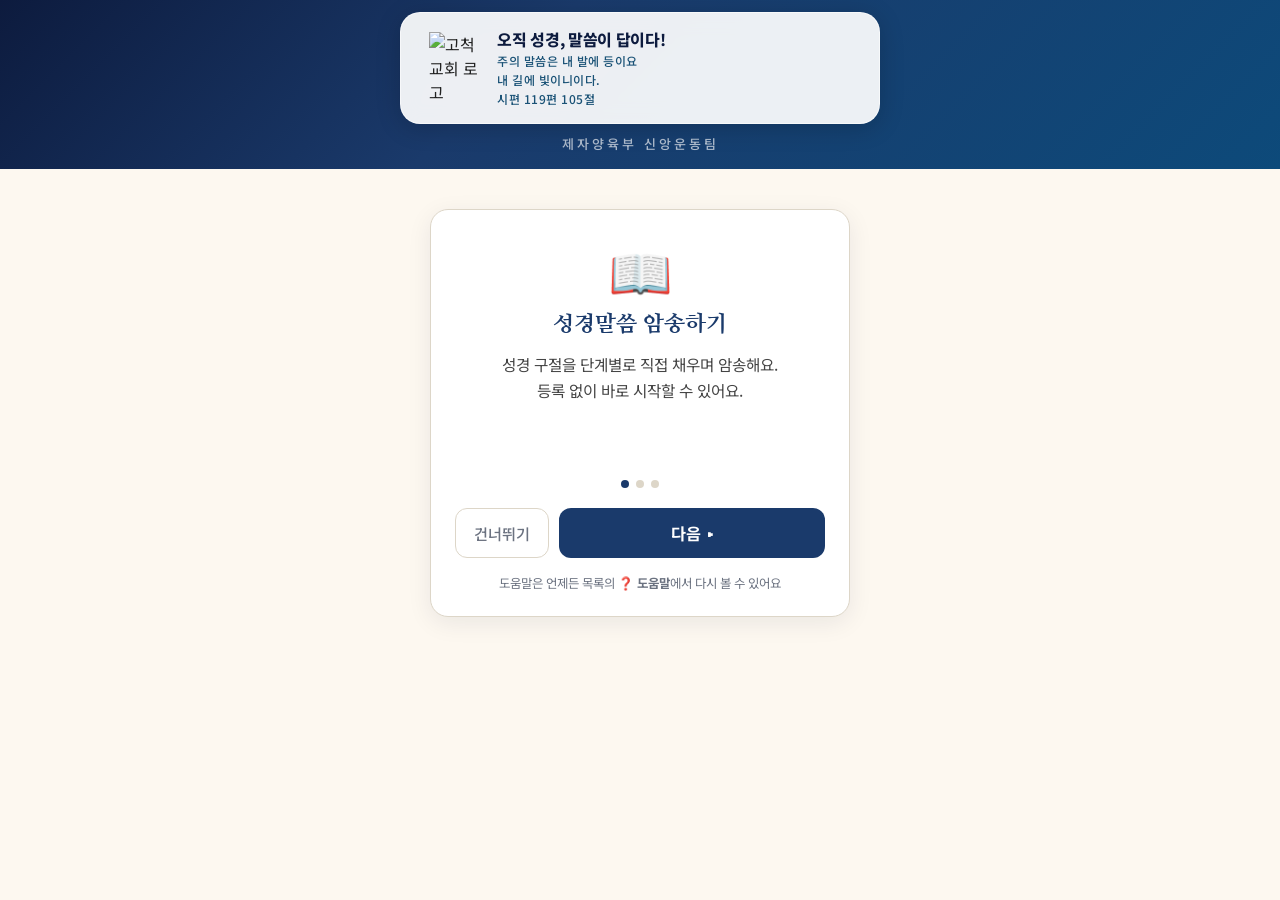
==== index.html @ 4fbef7bb "스플래시 구절 2줄로 분리(내 발에 등이요 / 내 길에 빛이니이다) Co-Authored-By: Claude Opus 4.8 (1M context) <noreply@anthropi" ====
<!DOCTYPE html>
<html lang="ko">
<head>
  <meta charset="UTF-8" />
  <meta name="viewport" content="width=device-width, initial-scale=1.0" />
  <title>말씀 암송| 오직 성경, 말씀이 답이다!</title>
  <meta name="description" content="주의 말씀은 내 발에 등이요 내 길에 빛이니이다." />

  <!-- 파비콘(브라우저 탭 아이콘) — 글씨 없는 그림만 -->
  <link rel="icon" href="favicon.png" />
  <link rel="apple-touch-icon" href="favicon.png" />

  <!-- 카카오톡/SNS 공유 미리보기 (Open Graph) -->
  <meta property="og:type" content="website" />
  <meta property="og:title" content="오직 성경, 말씀이 답이다!" />
  <meta property="og:description" content="주의 말씀은 내 발에 등이요 내 길에 빛이니이다." />
  <meta property="og:image" content="https://sewoongkim1.github.io/bible-memorize-app/og-cover.png" />
  <meta property="og:image:width" content="1200" />
  <meta property="og:image:height" content="630" />
  <meta property="og:url" content="https://sewoongkim1.github.io/bible-memorize-app/" />
  <meta property="og:site_name" content="고척교회 제자양육부 신앙운동팀" />
  <meta name="twitter:card" content="summary_large_image" />
  <meta name="twitter:title" content="오직 성경, 말씀이 답이다!" />
  <meta name="twitter:description" content="주의 말씀은 내 발에 등이요 내 길에 빛이니이다." />
  <meta name="twitter:image" content="https://sewoongkim1.github.io/bible-memorize-app/og-cover.png" />

  <link rel="preconnect" href="https://fonts.googleapis.com" />
  <link href="https://fonts.googleapis.com/css2?family=Gowun+Batang:wght@400;700&family=Nanum+Myeongjo:wght@400;700;800&family=Noto+Sans+KR:wght@300;400;500;700;800&display=swap" rel="stylesheet" />
  <link rel="stylesheet" href="style.css" />
  <script src="kakao-redirect.js"></script>
</head>
<body>
  <!-- 앱 시작 스플래시 화면 -->
  <div id="splash">
    <div class="splash-inner">
      <img id="splash-logo" src="https://sewoongkim1.github.io/summer-bible/logo3.png" alt="고척교회" />
      <div class="splash-title">오직 성경, 말씀이 답이다!</div>
      <div class="splash-sub">주의 말씀은 내 발에 등이요<br>내 길에 빛이니이다</div>
    </div>
  </div>
  <script>
    window.__splashStart = Date.now();
    window.hideSplash = function () {
      var s = document.getElementById("splash");
      if (!s) return;
      s.classList.add("hide");
      setTimeout(function () { if (s && s.parentNode) s.parentNode.removeChild(s); }, 450);
    };
    setTimeout(window.hideSplash, 7000); // 안전장치(app.js가 최소 5초 유지 후 닫음)
  </script>

  <!-- 등록 시스템과 동일한 브랜드 헤더 -->
  <div class="page-header">
    <div class="logo-wrap">
      <img src="https://sewoongkim1.github.io/summer-bible/logo3.png" alt="고척교회 로고" />
      <div class="logo-tagline">
        <span class="tagline-main">오직 성경, 말씀이 답이다!</span>
        <span class="tagline-sub">주의 말씀은 내 발에 등이요</span>
        <span class="tagline-sub">내 길에 빛이니이다.</span>
        <span class="tagline-sub">시편 119편 105절</span>
      </div>
    </div>
    <p class="hero-subtitle">제자양육부 신앙운동팀</p>
  </div>

  <main id="app">
    <span class="page-title">오직 성경(Sola Scriptura), 오직 은혜(Sola Gratia)</span>
    <div id="verse-list" class="verse-grid">
      <!-- 구절 카드들이 여기 렌더링됨 -->
    </div>
  </main>

  <script src="app.js"></script>
</body>
</html>
---- style.css ----
/* ============================================================
   말씀 한 절 암송 테스트 — 등록 시스템과 동일한 톤
   ============================================================ */
:root {
  --navy: #1a3a6b;
  --navy-dark: #0d1b3e;
  --gold: #c8a84b;
  --cream: #fdf8f0;
  --white: #ffffff;
  --gray: #6b7280;
  --light: #f3f0ea;
  --border: #ddd6c8;
  --green: #2c5f2d;
  --error: #c0392b;
}

* { box-sizing: border-box; margin: 0; padding: 0; }

body {
  font-family: "Noto Sans KR", sans-serif;
  background: var(--cream);
  color: #222;
  min-height: 100vh;
}

/* ---------- 브랜드 헤더 ---------- */
.page-header {
  display: flex;
  flex-direction: column;
  align-items: center;
  background: linear-gradient(135deg, #0d1b3e 0%, #1a3a6b 40%, #0d4a7a 100%);
  padding: 12px 20px 16px;
  width: 100%;
}
.logo-wrap {
  background: rgba(255, 255, 255, 0.92);
  backdrop-filter: blur(10px);
  border: 1px solid rgba(255, 255, 255, 0.6);
  border-radius: 20px;
  padding: 16px 28px;
  margin-bottom: 10px;
  display: flex;
  align-items: center;
  gap: 18px;
  box-shadow: 0 4px 24px rgba(0, 0, 0, 0.18);
  width: 100%;
  max-width: 480px;
}
.logo-wrap img { width: 50px; height: auto; display: block; flex-shrink: 0; }
.logo-tagline { display: flex; flex-direction: column; gap: 2px; }
.logo-tagline .tagline-main {
  font-size: 16px; font-weight: 800; color: #0d1b3e;
  letter-spacing: -0.3px; line-height: 1.3;
}
.logo-tagline .tagline-sub {
  font-size: 12px; font-weight: 500; color: #1a5276; letter-spacing: 0.5px;
}
.hero-subtitle {
  font-size: 13px; font-weight: 500;
  color: rgba(255, 255, 255, 0.65); letter-spacing: 3px;
}

/* ---------- 본문 래퍼 ---------- */
#app {
  max-width: 600px;
  margin: 0 auto;
  padding: 22px 16px 60px;
}

h1 {
  font-family: "Nanum Myeongjo", serif;
  font-size: 12.6px; /* 기존 18px의 0.7배 */
  font-weight: 800;
  color: var(--navy);
  text-align: center;
  letter-spacing: -0.3px;
  margin-bottom: 20px;
}

.error { color: var(--error); }

/* 메인 화면 '알림 구독' 버튼 */
.remind-cta {
  display: block;
  max-width: 340px;
  margin: 0 auto 18px;
  text-align: center;
  background: #eef1f8;
  border: 1.5px solid var(--navy);
  color: var(--navy);
  font-weight: 700;
  text-decoration: none;
  padding: 11px 16px;
  border-radius: 22px;
  font-size: 14px;
  transition: background 0.15s, color 0.15s;
}
.remind-cta:hover { background: var(--navy); color: #fff; }

/* 본문 상단 제목 (가운데 정렬) */
.page-title {
  display: block;
  text-align: center;
  font-family: "Noto Sans KR", sans-serif; /* 헤더 tagline-main과 동일 폰트 */
  font-size: 12.8px;
  font-weight: 800;
  color: var(--navy);
  letter-spacing: -0.3px;
  margin-bottom: 20px;
}

/* ---------- 화면 1: 구절 목록 ---------- */
.verse-grid {
  display: flex;
  flex-direction: column;
  gap: 10px;
}

/* 가로로 긴 카드(한 줄 = 한 구절) */
.verse-card {
  position: relative;
  display: flex;
  align-items: center;
  gap: 14px;
  background: var(--white);
  border: 1px solid var(--border);
  border-radius: 12px;
  padding: 14px 18px;
  cursor: pointer;
  box-shadow: 0 2px 12px rgba(26, 58, 107, 0.08);
  transition: transform 0.12s, box-shadow 0.12s;
}
.verse-card:hover {
  transform: translateY(-1px);
  box-shadow: 0 4px 16px rgba(26, 58, 107, 0.14);
}
.verse-card.status-done {
  border-color: var(--gold);
  background: #fffdf6;
}

.verse-no {
  font-family: "Nanum Myeongjo", serif;
  color: var(--gold);
  font-size: 15px;
  font-weight: 800;
  min-width: 30px;
  text-align: center;
}
.verse-ref {
  font-weight: 700;
  font-size: 15px;
  color: var(--navy);
  white-space: nowrap;
}
.verse-hint {
  flex: 1;
  color: var(--gray);
  font-size: 13px;
  white-space: nowrap;
  overflow: hidden;
  text-overflow: ellipsis;
}

/* 진행 상태 배지 */
.verse-status {
  flex-shrink: 0;
  margin-left: auto;
  font-size: 11px;
  font-weight: 700;
  padding: 3px 10px;
  border-radius: 12px;
  white-space: nowrap;
}
.verse-status.status-none { color: var(--gray); background: var(--light); }
.verse-status.status-s1 { color: var(--navy); background: #e7ecf5; }
.verse-status.status-s2 { color: var(--white); background: var(--navy); }
.verse-status.status-done { color: var(--navy-dark); background: #f4e3ad; }

/* 구절 목록 카드 '듣기' 버튼(아이콘, 한 줄 유지) */
.card-listen {
  flex-shrink: 0;
  width: 36px; height: 36px; padding: 0;
  display: flex; align-items: center; justify-content: center;
  background: #eef1f8; border: 1px solid var(--border);
  border-radius: 999px; font-size: 17px; cursor: pointer;
  transition: background 0.15s;
}
.card-listen:hover { background: #dde4f2; }

/* ---------- 화면 2: 테스트 ---------- */
.test-top {
  display: flex;
  align-items: center;
  justify-content: space-between;
  margin-bottom: 16px;
}
.test-head {
  display: flex;
  align-items: center;
  gap: 10px;
}

/* 정답 보기 + 음성 암송 버튼을 한 줄에 */
.btn-row {
  display: flex;
  align-items: center;
  justify-content: center;
  gap: 10px;
  flex-wrap: wrap;
}
.btn-row .answer-btn,
.btn-row .voice-btn,
.btn-row .voice-stop {
  margin-top: 0;
  flex: 1 1 0;
  max-width: 170px;
  justify-content: center;
  padding: 11px 12px;
}
.btn-row .voice-stop { border-radius: 22px; }
.voice-btn:disabled,
.voice-stop:disabled { opacity: 0.4; cursor: not-allowed; }

.back-btn,
.answer-btn {
  display: inline-flex;
  align-items: center;
  gap: 4px;
  background: #eef1f8; /* 옅은 네이비 톤 */
  border: 1.5px solid var(--navy);
  color: var(--navy);
  font-weight: 700;
  cursor: pointer;
  padding: 7px 15px;
  border-radius: 20px;
  font-size: 13px;
  font-family: inherit;
  transition: background 0.15s, color 0.15s;
}
.back-btn:hover,
.answer-btn:hover { background: var(--navy); color: var(--white); }

.test-screen {
  max-width: 480px;
  margin: 0 auto;
}

.test-card {
  padding: 24px;
  background: var(--white);
  border: 1px solid var(--border);
  border-radius: 12px;
  box-shadow: 0 2px 12px rgba(26, 58, 107, 0.08);
}

/* 단계 위 설교 영상 링크 */
.sermon-banner {
  display: flex;
  align-items: center;
  gap: 12px;
  background: linear-gradient(135deg, #0d1b3e 0%, #1a3a6b 100%);
  color: var(--white);
  text-decoration: none;
  padding: 12px 16px;
  border-radius: 10px;
  margin-top: 18px;
}
.sermon-banner:hover { filter: brightness(1.1); }
.sermon-banner-icon {
  flex-shrink: 0;
  width: 30px;
  height: 30px;
  border-radius: 50%;
  background: var(--gold);
  color: var(--navy-dark);
  font-size: 12px;
  display: flex;
  align-items: center;
  justify-content: center;
}
.sermon-banner-text { display: flex; flex-direction: column; gap: 1px; line-height: 1.35; }
.sermon-banner-title { font-size: 14px; font-weight: 700; }
.sermon-banner-pastor { font-size: 11px; color: rgba(255, 255, 255, 0.7); }

.test-stage {
  display: inline-block;
  background: var(--navy);
  color: var(--white);
  font-size: 11px;
  font-weight: 700;
  padding: 3px 12px;
  border-radius: 12px;
  letter-spacing: 1px;
}
.test-ref {
  font-family: "Nanum Myeongjo", serif;
  font-weight: 800;
  font-size: 15.4px;
  color: var(--navy);
  letter-spacing: 0.3px;
  padding-left: 10px;
  border-left: 3px solid var(--gold);
  line-height: 1.1;
}
.test-sentence {
  font-family: "Gowun Batang", serif;
  font-weight: 700;
  font-size: 19px;
  line-height: 2.1;
  margin-bottom: 20px;
  color: #1a1a1a;
}
.word-fixed { margin-right: 4px; }

.word-input {
  text-align: center;
  font-family: "Gowun Batang", serif;
  font-weight: 700;
  font-size: 19px;
  min-width: 2.5em;
  margin: 0 3px;
  padding: 0 2px;
  border: none;
  border-bottom: 2px solid var(--border);
  outline: none;
  background: transparent;
  color: #222;
}
.word-input:focus { border-bottom-color: var(--navy); }
.word-input.correct { border-bottom-color: var(--green); color: var(--green); }
.word-input.wrong {
  border-bottom-color: var(--error);
  color: var(--error);
  animation: shake 0.2s;
}

@keyframes shake {
  0%, 100% { transform: translateX(0); }
  25% { transform: translateX(-3px); }
  75% { transform: translateX(3px); }
}

/* ---------- 정답 보기 ---------- */
/* .answer-btn 스타일은 .back-btn과 통일 (위쪽 공통 규칙 참고) */

.answer-panel {
  margin-top: 14px;
  padding: 16px;
  background: var(--light);
  border: 1px solid var(--border);
  border-radius: 10px;
}
.answer-panel[hidden] { display: none; }
.answer-title {
  font-size: 11px;
  font-weight: 700;
  color: var(--gold);
  letter-spacing: 1px;
  margin-bottom: 8px;
}
.answer-text {
  font-family: "Gowun Batang", serif;
  font-weight: 700;
  font-size: 18px;
  line-height: 1.95;
  color: #1a1a1a;
}
.answer-text .ans-word {
  color: var(--navy);
  background: #f4e3ad;
  border-radius: 3px;
  padding: 0 3px;
  font-weight: 700;
}
.back-to-test-btn {
  margin-top: 14px;
  background: var(--navy);
  color: var(--white);
  border: none;
  padding: 9px 18px;
  border-radius: 8px;
  cursor: pointer;
  font-size: 13px;
  font-weight: 700;
  font-family: inherit;
}
.back-to-test-btn:hover { background: #16315c; }

/* ---------- 음성 암송 ---------- */
.voice-btn {
  display: inline-flex;
  align-items: center;
  gap: 5px;
  margin-top: 14px;
  background: var(--gold);
  color: var(--navy-dark);
  border: none;
  font-weight: 800;
  cursor: pointer;
  padding: 10px 18px;
  border-radius: 22px;
  font-size: 14px;
  font-family: inherit;
}
.voice-btn:hover { filter: brightness(1.05); }

.voice-panel {
  margin-top: 14px;
  padding: 16px;
  background: var(--light);
  border: 1px solid var(--border);
  border-radius: 10px;
  text-align: center;
}
.voice-panel[hidden] { display: none; }
.voice-status { font-size: 13px; color: var(--navy); font-weight: 700; }
.voice-live { margin: 10px 0; min-height: 22px; font-size: 15px; color: #333; line-height: 1.6; }
.voice-stop {
  background: var(--error); color: #fff; border: none; font-weight: 700;
  padding: 9px 18px; border-radius: 8px; cursor: pointer; font-family: inherit; font-size: 13px;
}

.voice-result { margin-top: 14px; }
.voice-result:empty { display: none; }
.voice-summary { font-size: 14px; color: var(--gray); margin-bottom: 10px; }
.voice-pct { font-weight: 800; }
.voice-pct.pass { color: var(--green); }
.voice-pct.fail { color: var(--error); }
.voice-words { font-size: 17px; line-height: 1.9; margin-bottom: 10px; }
.voice-words .v-ok { color: var(--green); font-weight: 700; }
.voice-words .v-no { color: var(--error); text-decoration: line-through; opacity: 0.7; }
.voice-heard { font-size: 12px; color: var(--gray); background: var(--cream); border: 1px dashed var(--border); border-radius: 8px; padding: 8px 10px; margin-bottom: 10px; }
.voice-msg { font-size: 13px; color: var(--gray); line-height: 1.7; margin-top: 12px; }

/* ---------- 결과 ---------- */
#result-area { margin-top: 14px; text-align: center; }
#result-area:empty { display: none; }
.result-score {
  font-family: "Nanum Myeongjo", serif;
  font-size: 34px;
  font-weight: 800;
  color: var(--navy);
  margin-top: 20px;
}
.result-label { color: var(--gray); margin-top: 2px; }
.result-actions { margin-top: 14px; }

.next-btn {
  background: var(--navy);
  color: var(--white);
  border: none;
  padding: 10px 22px;
  border-radius: 8px;
  cursor: pointer;
  font-size: 14px;
  font-weight: 700;
  font-family: inherit;
}
.next-btn:hover { background: #16315c; }

.complete-badge {
  display: inline-block;
  background: var(--navy);
  color: var(--gold);
  font-weight: 800;
  font-size: 16px;
  padding: 9px 20px;
  border-radius: 24px;
  margin-bottom: 12px;
  font-family: "Nanum Myeongjo", serif;
}
.sermon-link {
  display: block;
  margin-top: 8px;
  color: var(--navy);
  font-size: 13px;
  font-weight: 600;
  text-decoration: none;
}
.sermon-link:hover { text-decoration: underline; }

/* ============================================================
   첫 방문 인트로 + 도움말
   ============================================================ */

/* 도움말 버튼 — '매일 암송 구절 알림 받기'(remind-cta)와 동일 스타일 */
.help-btn {
  display: block; max-width: 340px; width: 100%; margin: 0 auto 18px;
  text-align: center;
  background: #eef1f8; border: 1.5px solid var(--navy); color: var(--navy);
  font-weight: 700; font-size: 14px; padding: 11px 16px; border-radius: 22px;
  cursor: pointer; font-family: inherit;
  transition: background 0.15s, color 0.15s, transform 0.12s, box-shadow 0.15s;
}
.help-btn:hover { background: var(--navy); color: #fff; transform: translateY(-2px); box-shadow: 0 6px 16px rgba(13,27,62,.28); }
.help-btn:active { transform: translateY(0); box-shadow: none; }

/* ---------- 인트로(첫 방문) ---------- */
.intro-screen { padding: 18px 14px 40px; }
.intro-card {
  max-width: 420px; margin: 0 auto; background: var(--white);
  border: 1px solid var(--border); border-radius: 18px;
  padding: 34px 24px 24px; text-align: center;
  box-shadow: 0 6px 24px rgba(13, 27, 62, 0.08);
}
.intro-icon { font-size: 52px; line-height: 1; margin-bottom: 14px; }
.intro-title {
  font-family: "Nanum Myeongjo", serif; font-weight: 800;
  font-size: 1.4rem; color: var(--navy); margin-bottom: 14px;
}
.intro-body { color: #444; font-size: 0.98rem; line-height: 1.65; min-height: 110px; }
.intro-dots { display: flex; justify-content: center; gap: 7px; margin: 18px 0 20px; }
.intro-dot { width: 8px; height: 8px; border-radius: 50%; background: var(--border); transition: background 0.15s; }
.intro-dot.on { background: var(--navy); }
.intro-nav { display: flex; gap: 10px; }
.intro-skip {
  flex: 0 0 auto; padding: 13px 18px; border-radius: 12px;
  background: transparent; border: 1px solid var(--border); color: var(--gray);
  font-weight: 500; font-size: 0.95rem; cursor: pointer; font-family: inherit;
}
.intro-next {
  flex: 1; padding: 13px; border-radius: 12px; border: none;
  background: var(--navy); color: #fff; font-weight: 700; font-size: 1.02rem;
  cursor: pointer; font-family: inherit; transition: background 0.15s;
}
.intro-next:hover { background: var(--navy-dark); }
.intro-foot { margin-top: 16px; font-size: 0.78rem; color: var(--gray); }

/* ---------- 도움말 화면 ---------- */
.help-screen { padding: 14px 14px 50px; }
.help-card {
  max-width: 560px; margin: 0 auto; background: var(--white);
  border: 1px solid var(--border); border-radius: 16px;
  padding: 22px 22px 26px; box-shadow: 0 4px 18px rgba(13, 27, 62, 0.06);
}
.help-top {
  display: flex; align-items: center; justify-content: space-between;
  margin-bottom: 8px; border-bottom: 1px solid var(--light); padding-bottom: 12px;
}
.help-title {
  font-family: "Nanum Myeongjo", serif; font-size: 1.3rem;
  font-weight: 800; color: var(--navy); margin: 0;
}
.help-close {
  background: transparent; border: 1px solid var(--border); border-radius: 999px;
  padding: 6px 13px; font-size: 0.85rem; color: var(--gray); cursor: pointer; font-family: inherit;
  transition: background .15s, color .15s, border-color .15s;
}
.help-close:hover { background: var(--navy); color: #fff; border-color: var(--navy); }
.help-section { padding: 16px 2px; border-bottom: 1px solid var(--light); }
.help-section h3 {
  font-size: 1.02rem; color: var(--navy); margin: 0 0 8px;
  font-family: "Noto Sans KR", sans-serif; font-weight: 800;
}
.help-section p { color: #444; font-size: 0.92rem; line-height: 1.6; margin: 6px 0 0; }
.help-section ul { margin: 6px 0 0; padding-left: 18px; }
.help-section li { color: #444; font-size: 0.92rem; line-height: 1.7; }
.help-section b { color: var(--navy); }
.help-go {
  display: block; width: 100%; margin-top: 20px; padding: 14px;
  border: none; border-radius: 12px; background: var(--navy); color: #fff;
  font-weight: 700; font-size: 1.02rem; cursor: pointer; font-family: inherit;
  transition: background .15s, transform .12s, box-shadow .15s;
}
.help-go:hover { background: var(--navy-dark); transform: translateY(-2px); box-shadow: 0 6px 16px rgba(13,27,62,.28); }

/* ============================================================
   앱 시작 스플래시 (광고용, 최소 5초)
   ============================================================ */
#splash{
  position:fixed; inset:0; z-index:9999;
  background:linear-gradient(135deg,#0d1b3e 0%,#1a3a6b 50%,#0d4a7a 100%);
  display:flex; align-items:center; justify-content:center;
  opacity:1; transition:opacity .45s ease;
}
#splash.hide{ opacity:0; pointer-events:none; }
.splash-inner{ text-align:center; animation:splashPop .5s ease; padding:24px; }
#splash-logo{
  width:112px; height:auto; margin-bottom:30px;
  background:rgba(255,255,255,.92); border-radius:18px; padding:12px;
  box-shadow:0 8px 26px rgba(0,0,0,.28);
}
.splash-title{
  font-family:"Nanum Myeongjo",serif; color:#fff; font-size:1.4rem;
  font-weight:800; letter-spacing:.5px; line-height:1.4; padding:0 10px;
}
.splash-sub{ color:rgba(255,255,255,.8); font-size:.95rem; margin-top:12px; padding:0 10px; }
@keyframes splashPop{ from{ transform:scale(.92); opacity:0 } to{ transform:scale(1); opacity:1 } }
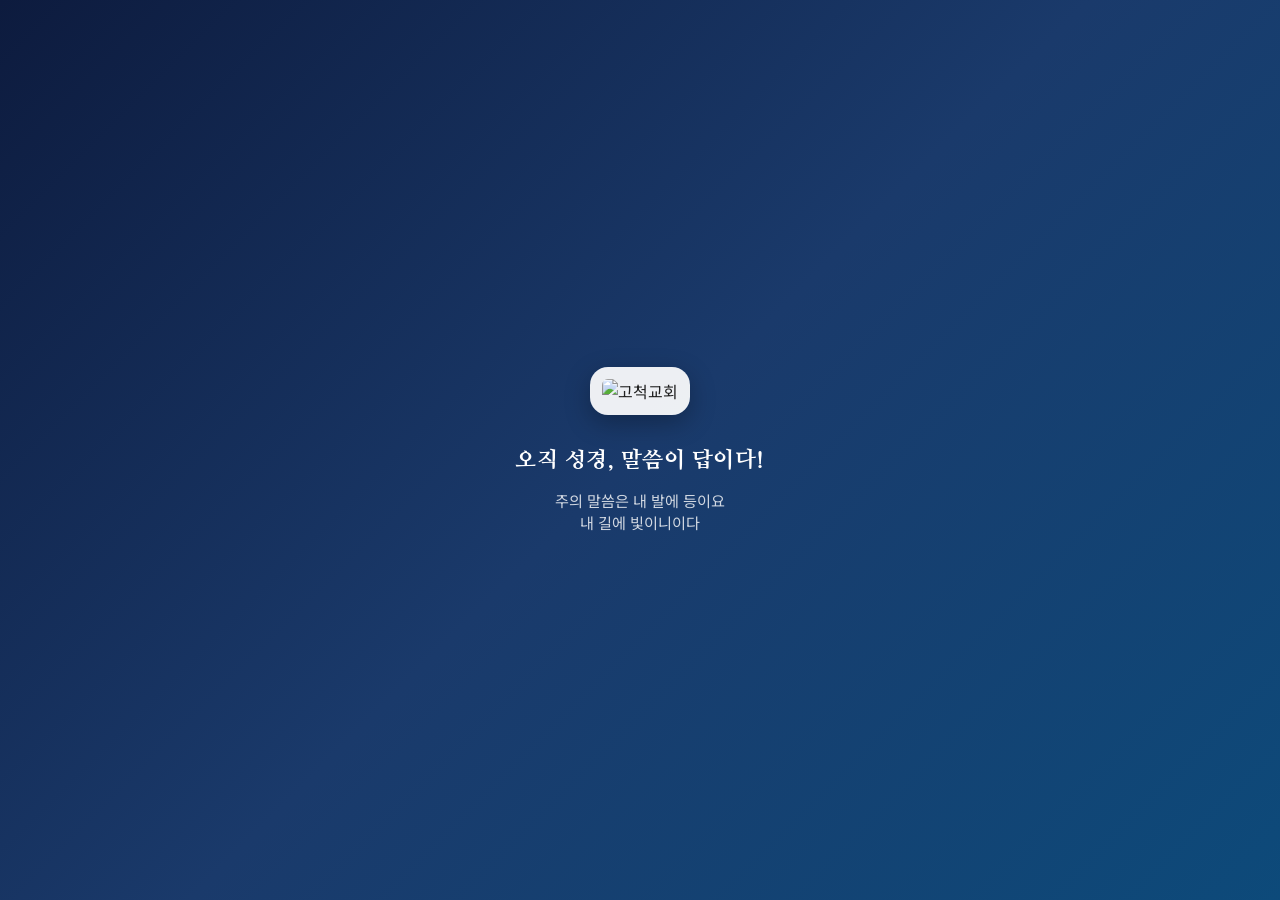
==== commit 19430d2a: "다크(야간) 모드 추가 + 도움말 개인정보 안내 보강(익명: 완전 익명·기기 저장) Co-Authored-By: Claude Opus 4.8 (1M context) <noreply" ====
--- a/index.html
+++ b/index.html
@@ -3,6 +3,16 @@
 <head>
   <meta charset="UTF-8" />
   <meta name="viewport" content="width=device-width, initial-scale=1.0" />
+  <script>
+    // 야간(다크) 모드: 저장값 없으면 시스템 설정 따름 — 깜빡임 방지를 위해 head에서 먼저 적용
+    (function () {
+      try {
+        var t = localStorage.getItem("theme");
+        if (!t) t = window.matchMedia && window.matchMedia("(prefers-color-scheme: dark)").matches ? "dark" : "light";
+        if (t === "dark") document.documentElement.classList.add("dark");
+      } catch (e) {}
+    })();
+  </script>
   <title>말씀 암송| 오직 성경, 말씀이 답이다!</title>
   <meta name="description" content="주의 말씀은 내 발에 등이요 내 길에 빛이니이다." />
 
@@ -51,6 +61,7 @@
 
   <!-- 등록 시스템과 동일한 브랜드 헤더 -->
   <div class="page-header">
+    <button id="theme-toggle" class="theme-toggle" aria-label="야간 모드 전환">🌙</button>
     <div class="logo-wrap">
       <img src="https://sewoongkim1.github.io/summer-bible/logo3.png" alt="고척교회 로고" />
       <div class="logo-tagline">
@@ -70,6 +81,20 @@
     </div>
   </main>
 
+  <script>
+    // 야간 모드 토글 버튼
+    (function () {
+      var btn = document.getElementById("theme-toggle");
+      if (!btn) return;
+      function sync() { btn.textContent = document.documentElement.classList.contains("dark") ? "☀️" : "🌙"; }
+      btn.addEventListener("click", function () {
+        var dark = document.documentElement.classList.toggle("dark");
+        try { localStorage.setItem("theme", dark ? "dark" : "light"); } catch (e) {}
+        sync();
+      });
+      sync();
+    })();
+  </script>
   <script src="app.js"></script>
 </body>
 </html>
--- a/style.css
+++ b/style.css
@@ -587,3 +587,45 @@
 }
 .splash-sub{ color:rgba(255,255,255,.8); font-size:.95rem; margin-top:12px; padding:0 10px; }
 @keyframes splashPop{ from{ transform:scale(.92); opacity:0 } to{ transform:scale(1); opacity:1 } }
+
+/* ============================================================
+   야간(다크) 모드
+   ============================================================ */
+.page-header{ position: relative; }
+.theme-toggle{
+  position:absolute; top:8px; right:12px; z-index:5;
+  width:34px; height:34px; border-radius:999px; cursor:pointer;
+  background:rgba(255,255,255,.15); border:1px solid rgba(255,255,255,.35);
+  font-size:16px; line-height:1; color:#fff;
+}
+.theme-toggle:hover{ background:rgba(255,255,255,.28); }
+
+.dark{
+  --cream:#0f1218; --white:#1b2233; --light:#232c3f;
+  --border:#33405a; --gray:#9aa6b8;
+}
+.dark body{ background:#0f1218; color:#e6e9ef; }
+
+/* 네이비 계열 글씨 → 밝게 */
+.dark .page-title, .dark .verse-ref, .dark .test-ref, .dark .test-stage,
+.dark .answer-title, .dark .intro-title, .dark .help-title{ color:#cdd9f2; }
+/* 카드·본문 텍스트 */
+.dark .verse-card, .dark .test-card, .dark .answer-panel, .dark .voice-result,
+.dark .test-sentence, .dark .word-fixed, .dark .intro-card{ color:#e6e9ef; }
+.dark .verse-hint, .dark .help-section p, .dark .help-section li,
+.dark .intro-body, .dark .intro-foot{ color:#aeb8c8; }
+.dark .help-section b{ color:#cdd9f2; }
+
+/* 옅은 네이비 버튼 → 어두운 표면 */
+.dark .remind-cta, .dark .back-btn, .dark .answer-btn, .dark .help-btn,
+.dark .card-listen, .dark .back-to-test-btn, .dark .intro-skip{
+  background:#232c3f; color:#cdd9f2; border-color:#3a4a68;
+}
+.dark .remind-cta:hover, .dark .answer-btn:hover, .dark .help-btn:hover{ background:#2e3a52; color:#fff; }
+
+/* 입력창 */
+.dark .word-input{ background:#232c3f; color:#e6e9ef; border-color:#3a4a68; }
+.dark .word-input.correct{ background:#1f3b2a; border-color:#2c5f2d; color:#dff5e3; }
+
+/* 상태 카드 톤 */
+.dark .verse-card.status-done{ background:#20261c; }
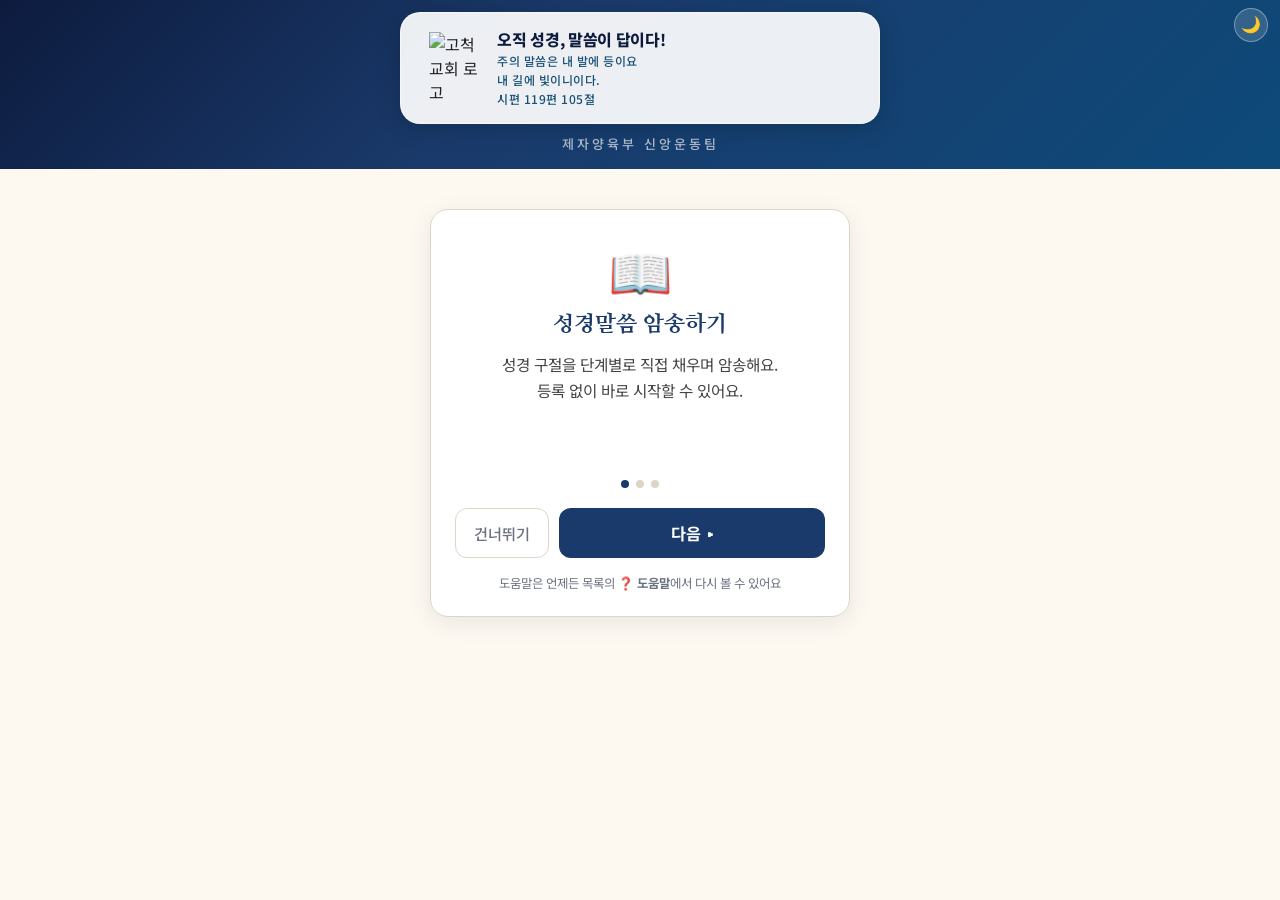
==== commit 0160bc1e: "탭 제목: '말씀 암송' → '성경말씀 암송' Co-Authored-By: Claude Opus 4.8 (1M context) <noreply@anthropic.com>" ====
--- a/index.html
+++ b/index.html
@@ -13,7 +13,7 @@
       } catch (e) {}
     })();
   </script>
-  <title>말씀 암송| 오직 성경, 말씀이 답이다!</title>
+  <title>성경말씀 암송 | 오직 성경, 말씀이 답이다!</title>
   <meta name="description" content="주의 말씀은 내 발에 등이요 내 길에 빛이니이다." />
 
   <!-- 파비콘(브라우저 탭 아이콘) — 글씨 없는 그림만 -->
--- a/style.css
+++ b/style.css
@@ -629,3 +629,5 @@
 
 /* 상태 카드 톤 */
 .dark .verse-card.status-done{ background:#20261c; }
+.dark .answer-text, .dark .voice-heard, .dark .voice-words,
+.dark .voice-summary, .dark .voice-status, .dark .voice-live{ color:#cdd3dd; }
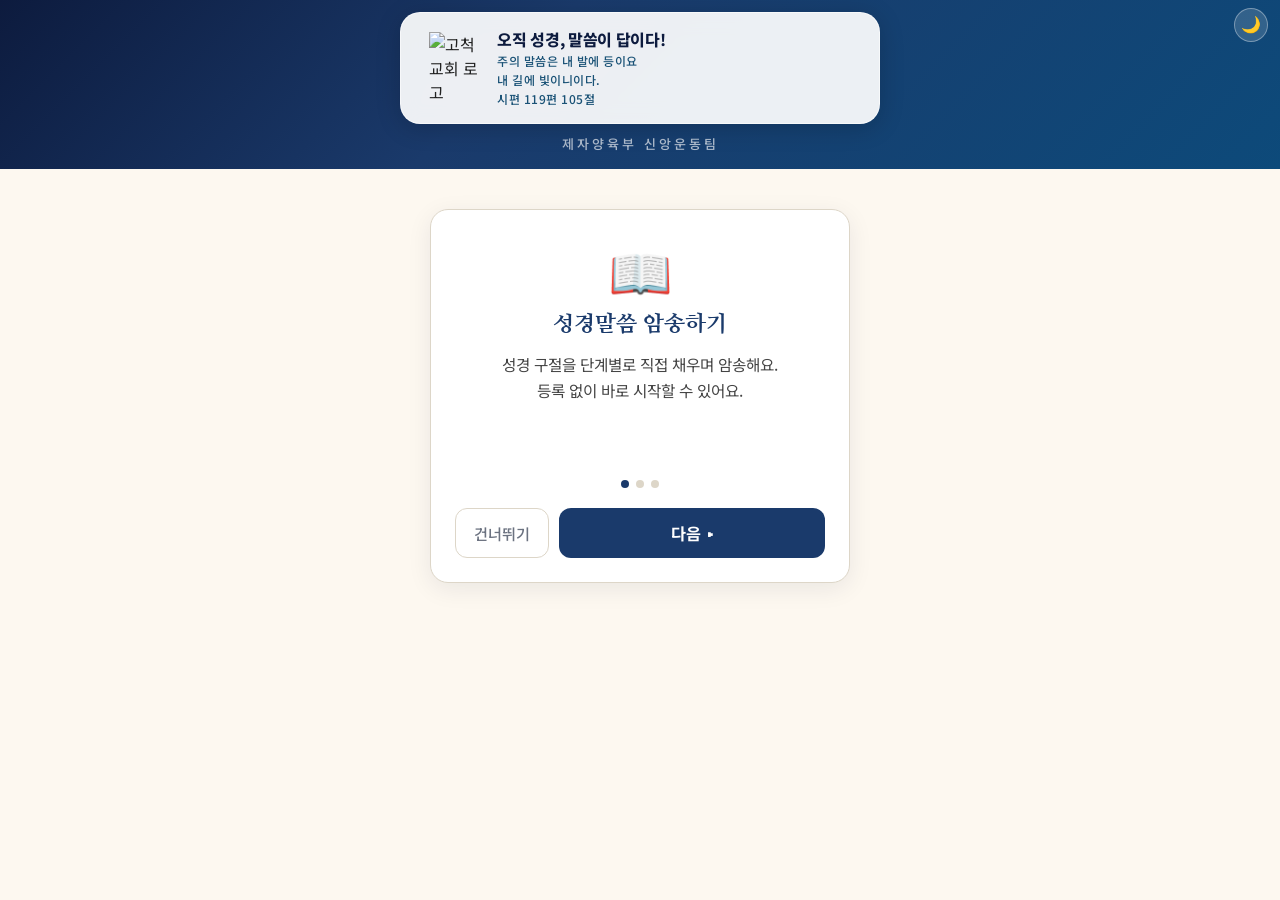
==== commit a7d1e765: "캐시 무효화: app.js/style.css에 버전 태그(?v=20260701a) 추가 Co-Authored-By: Claude Opus 4.8 (1M context) <norep" ====
--- a/index.html
+++ b/index.html
@@ -22,7 +22,7 @@
 
   <!-- 카카오톡/SNS 공유 미리보기 (Open Graph) -->
   <meta property="og:type" content="website" />
-  <meta property="og:title" content="오직 성경, 말씀이 답이다!" />
+  <meta property="og:title" content="성경말씀 암송 | 오직 성경, 말씀이 답이다!" />
   <meta property="og:description" content="주의 말씀은 내 발에 등이요 내 길에 빛이니이다." />
   <meta property="og:image" content="https://sewoongkim1.github.io/bible-memorize-app/og-cover.png" />
   <meta property="og:image:width" content="1200" />
@@ -30,13 +30,13 @@
   <meta property="og:url" content="https://sewoongkim1.github.io/bible-memorize-app/" />
   <meta property="og:site_name" content="고척교회 제자양육부 신앙운동팀" />
   <meta name="twitter:card" content="summary_large_image" />
-  <meta name="twitter:title" content="오직 성경, 말씀이 답이다!" />
+  <meta name="twitter:title" content="성경말씀 암송 | 오직 성경, 말씀이 답이다!" />
   <meta name="twitter:description" content="주의 말씀은 내 발에 등이요 내 길에 빛이니이다." />
   <meta name="twitter:image" content="https://sewoongkim1.github.io/bible-memorize-app/og-cover.png" />
 
   <link rel="preconnect" href="https://fonts.googleapis.com" />
   <link href="https://fonts.googleapis.com/css2?family=Gowun+Batang:wght@400;700&family=Nanum+Myeongjo:wght@400;700;800&family=Noto+Sans+KR:wght@300;400;500;700;800&display=swap" rel="stylesheet" />
-  <link rel="stylesheet" href="style.css" />
+  <link rel="stylesheet" href="style.css?v=20260701a" />
   <script src="kakao-redirect.js"></script>
 </head>
 <body>
@@ -95,6 +95,6 @@
       sync();
     })();
   </script>
-  <script src="app.js"></script>
+  <script src="app.js?v=20260701a"></script>
 </body>
 </html>
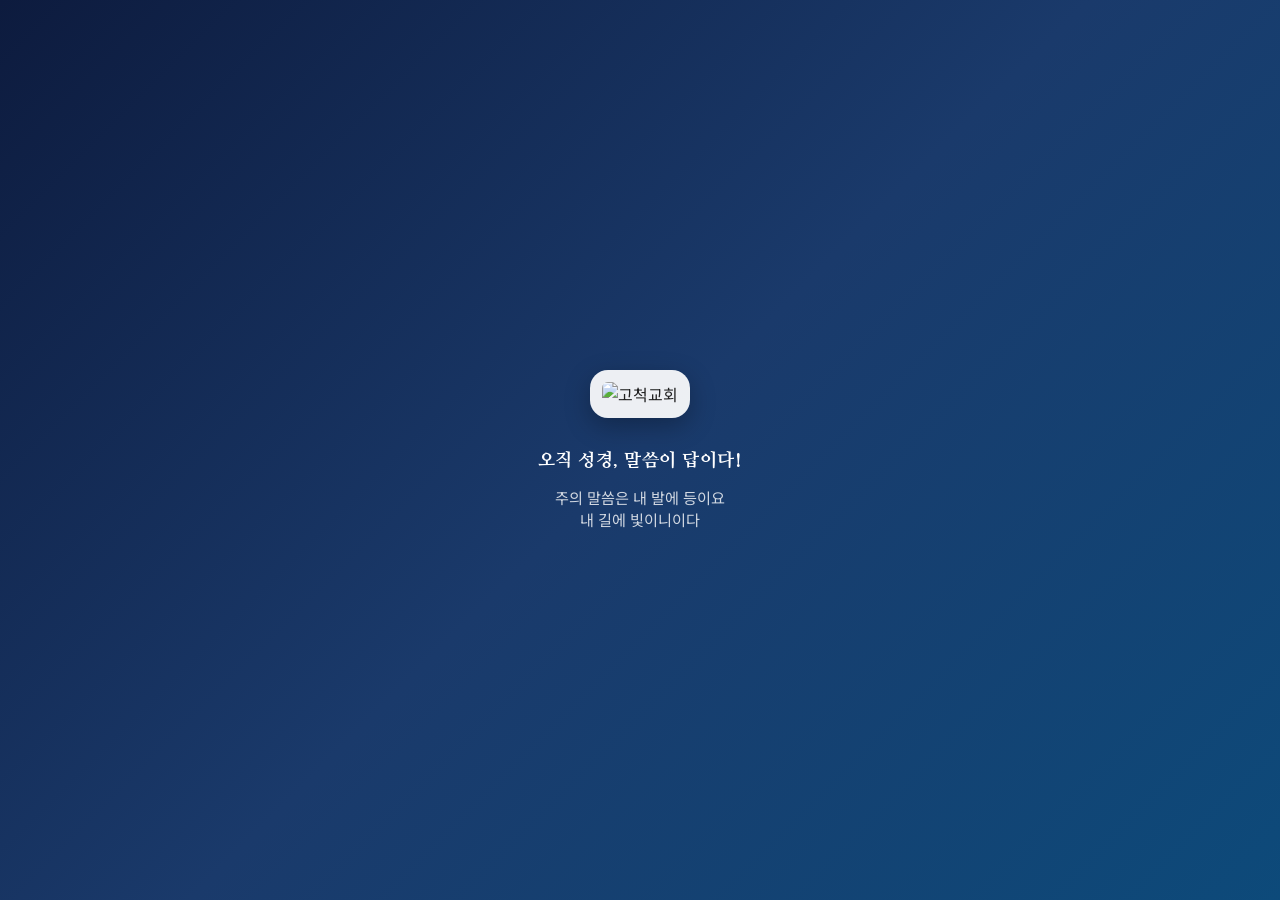
==== commit 82a0ebd7: "기본 테마 화이트 고정(저장값 dark일 때만 다크) + 스플래시 문구 폰트 축소 - 캐시 버전 20260701a→b  Co-Authored-By: Claude Opus 4.8 (" ====
--- a/index.html
+++ b/index.html
@@ -4,12 +4,10 @@
   <meta charset="UTF-8" />
   <meta name="viewport" content="width=device-width, initial-scale=1.0" />
   <script>
-    // 야간(다크) 모드: 저장값 없으면 시스템 설정 따름 — 깜빡임 방지를 위해 head에서 먼저 적용
+    // 야간(다크) 모드: 기본값은 화이트, 사용자가 직접 선택해 저장한 경우만 다크 적용
     (function () {
       try {
-        var t = localStorage.getItem("theme");
-        if (!t) t = window.matchMedia && window.matchMedia("(prefers-color-scheme: dark)").matches ? "dark" : "light";
-        if (t === "dark") document.documentElement.classList.add("dark");
+        if (localStorage.getItem("theme") === "dark") document.documentElement.classList.add("dark");
       } catch (e) {}
     })();
   </script>
@@ -36,7 +34,7 @@
 
   <link rel="preconnect" href="https://fonts.googleapis.com" />
   <link href="https://fonts.googleapis.com/css2?family=Gowun+Batang:wght@400;700&family=Nanum+Myeongjo:wght@400;700;800&family=Noto+Sans+KR:wght@300;400;500;700;800&display=swap" rel="stylesheet" />
-  <link rel="stylesheet" href="style.css?v=20260701a" />
+  <link rel="stylesheet" href="style.css?v=20260701b" />
   <script src="kakao-redirect.js"></script>
 </head>
 <body>
@@ -95,6 +93,6 @@
       sync();
     })();
   </script>
-  <script src="app.js?v=20260701a"></script>
+  <script src="app.js?v=20260701b"></script>
 </body>
 </html>
--- a/style.css
+++ b/style.css
@@ -582,7 +582,7 @@
   box-shadow:0 8px 26px rgba(0,0,0,.28);
 }
 .splash-title{
-  font-family:"Nanum Myeongjo",serif; color:#fff; font-size:1.4rem;
+  font-family:"Nanum Myeongjo",serif; color:#fff; font-size:1.15rem;
   font-weight:800; letter-spacing:.5px; line-height:1.4; padding:0 10px;
 }
 .splash-sub{ color:rgba(255,255,255,.8); font-size:.95rem; margin-top:12px; padding:0 10px; }
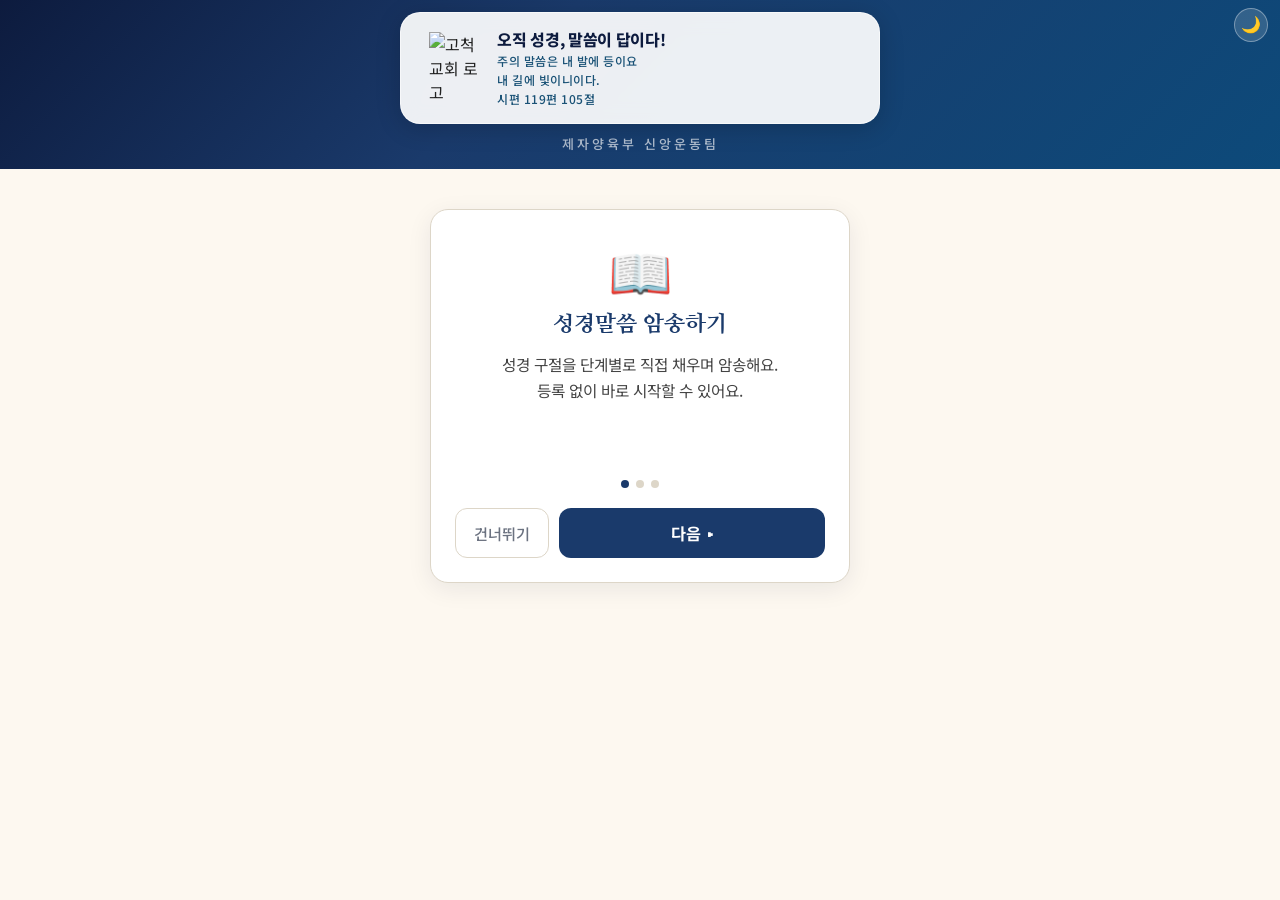
==== commit 274e0dfc: "로고 옛 주소(github.io/summer-bible) → summer.onlybible.kr 직접 참조로 교체 Co-Authored-By: Claude Opus 4.8 (1M " ====
--- a/index.html
+++ b/index.html
@@ -41,7 +41,7 @@
   <!-- 앱 시작 스플래시 화면 -->
   <div id="splash">
     <div class="splash-inner">
-      <img id="splash-logo" src="https://sewoongkim1.github.io/summer-bible/logo3.png" alt="고척교회" />
+      <img id="splash-logo" src="https://summer.onlybible.kr/logo3.png" alt="고척교회" />
       <div class="splash-title">오직 성경, 말씀이 답이다!</div>
       <div class="splash-sub">주의 말씀은 내 발에 등이요<br>내 길에 빛이니이다</div>
     </div>
@@ -61,7 +61,7 @@
   <div class="page-header">
     <button id="theme-toggle" class="theme-toggle" aria-label="야간 모드 전환">🌙</button>
     <div class="logo-wrap">
-      <img src="https://sewoongkim1.github.io/summer-bible/logo3.png" alt="고척교회 로고" />
+      <img src="https://summer.onlybible.kr/logo3.png" alt="고척교회 로고" />
       <div class="logo-tagline">
         <span class="tagline-main">오직 성경, 말씀이 답이다!</span>
         <span class="tagline-sub">주의 말씀은 내 발에 등이요</span>
